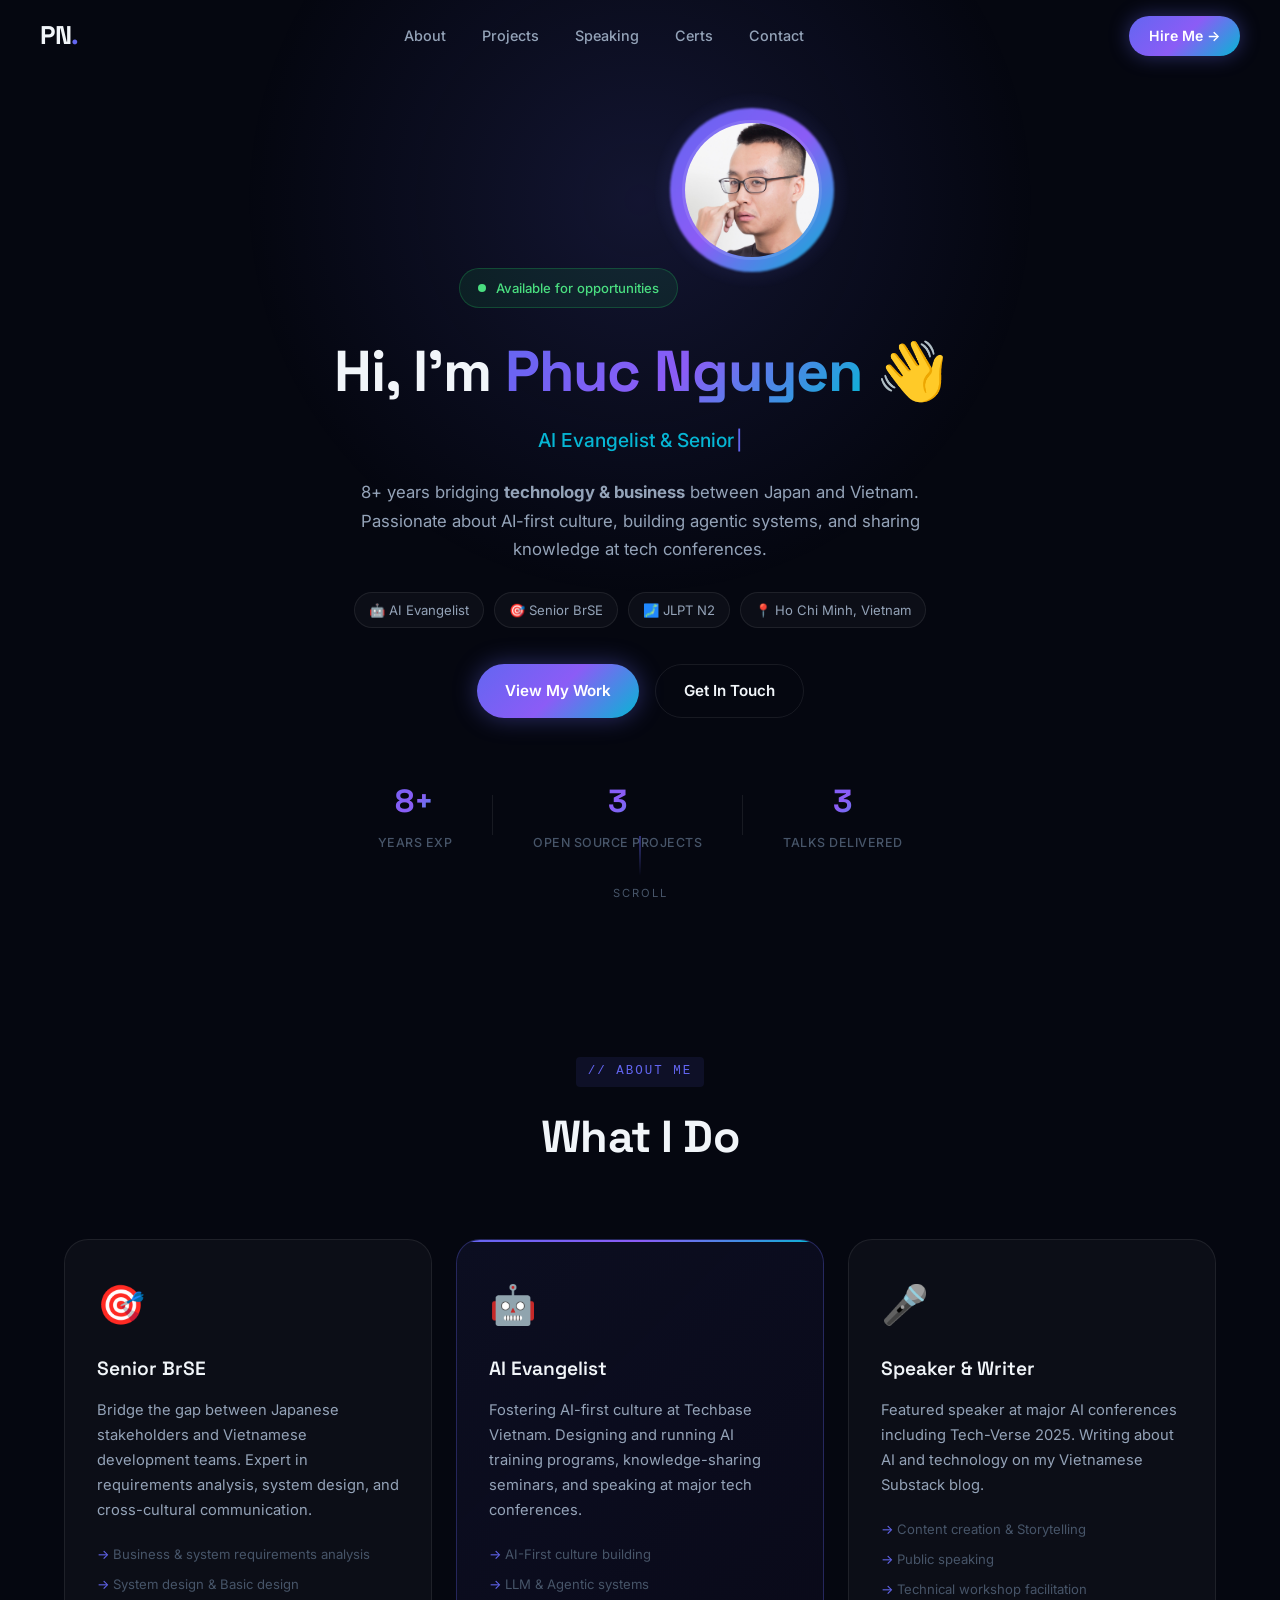
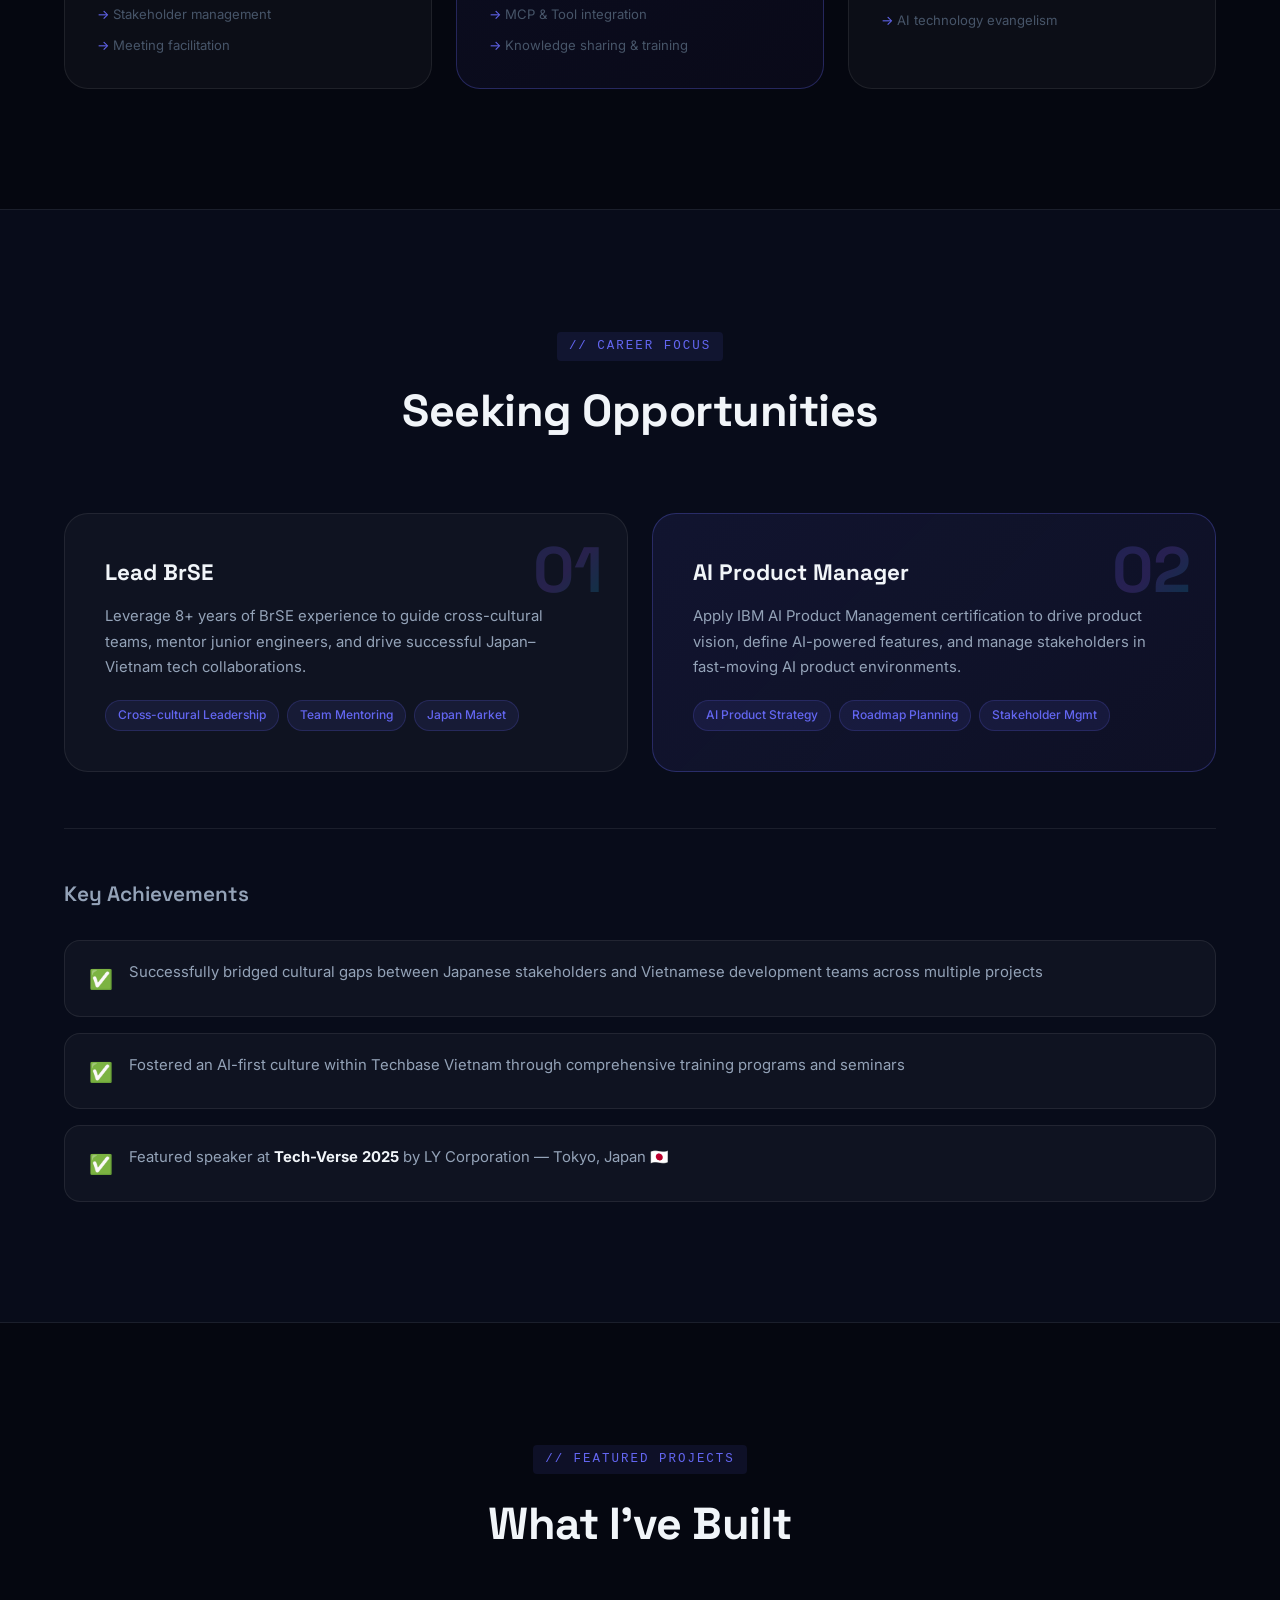
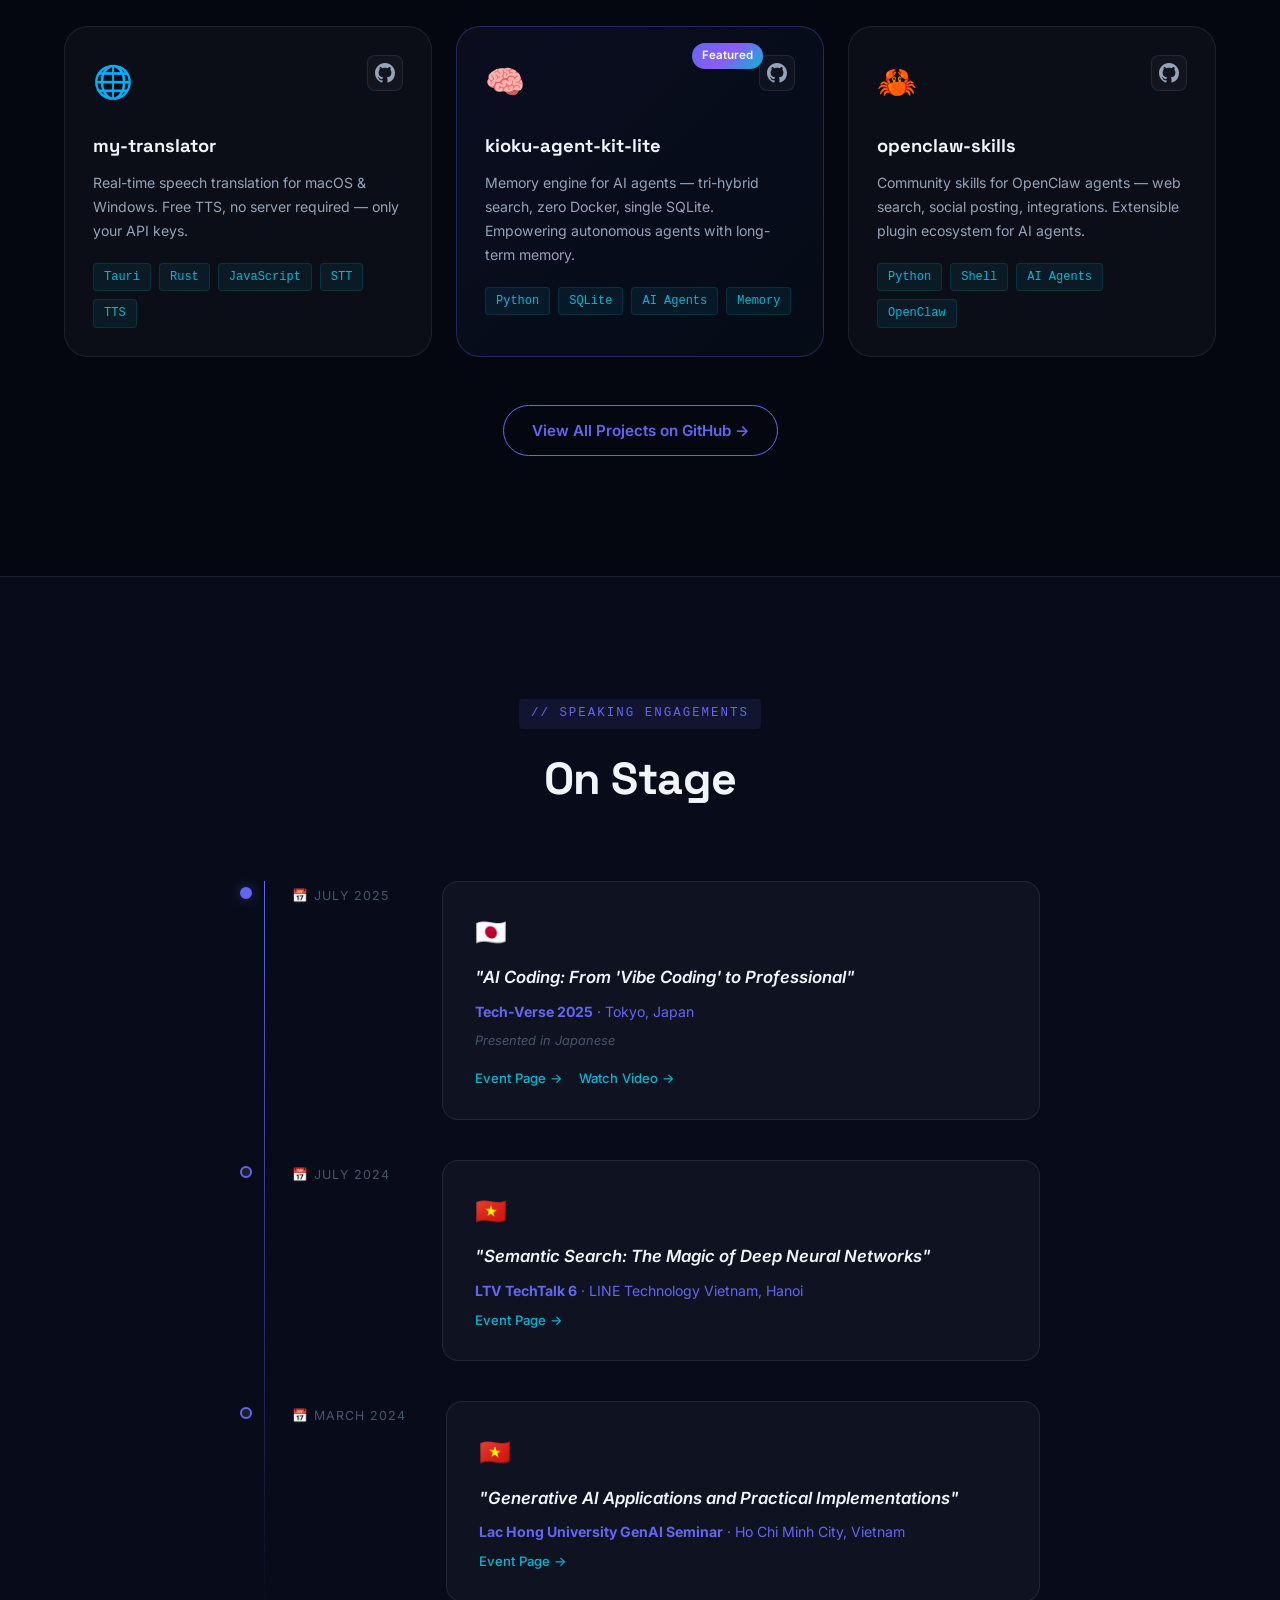
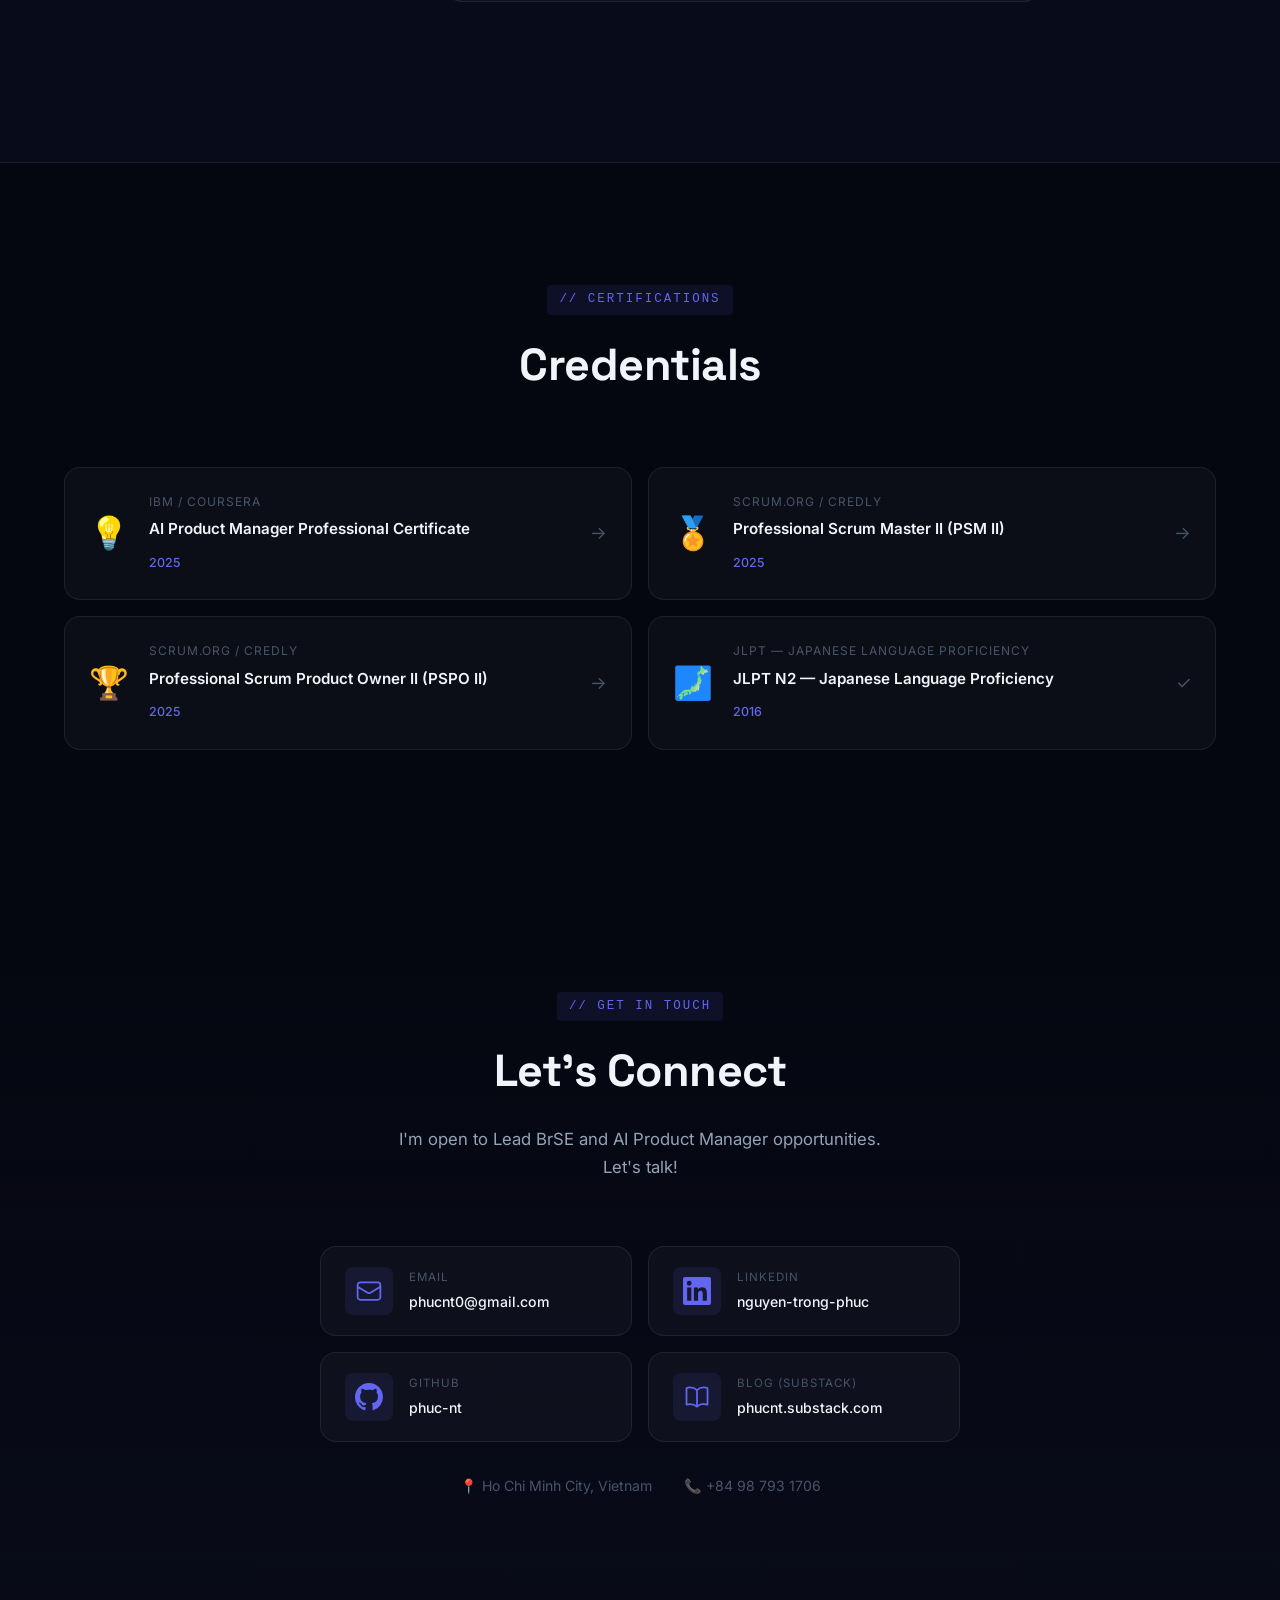
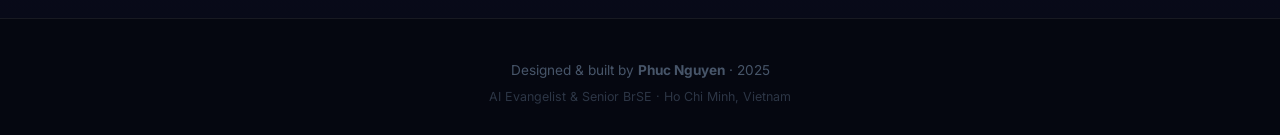
==== index.html @ 5e9e261a "🚀 Initial portfolio - Phuc Nguyen" ====
<!DOCTYPE html>
<html lang="en">
<head>
  <meta charset="UTF-8" />
  <meta name="viewport" content="width=device-width, initial-scale=1.0" />
  <title>Phuc Nguyen — AI Evangelist & Senior BrSE</title>
  <meta name="description" content="Portfolio of Phuc Nguyen — AI Evangelist & Senior BrSE with 8+ years of experience. Based in Ho Chi Minh, Vietnam." />
  <link rel="preconnect" href="https://fonts.googleapis.com" />
  <link rel="preconnect" href="https://fonts.gstatic.com" crossorigin />
  <link href="https://fonts.googleapis.com/css2?family=Inter:wght@300;400;500;600;700;800;900&family=Space+Grotesk:wght@400;500;600;700&display=swap" rel="stylesheet" />
  <link rel="stylesheet" href="style.css" />
</head>
<body>
  <!-- Animated background particles -->
  <div class="bg-particles" id="particles"></div>

  <!-- Navigation -->
  <nav class="navbar" id="navbar">
    <div class="nav-container">
      <a href="#home" class="nav-logo">PN<span class="dot">.</span></a>
      <ul class="nav-links">
        <li><a href="#about" class="nav-link">About</a></li>
        <li><a href="#projects" class="nav-link">Projects</a></li>
        <li><a href="#speaking" class="nav-link">Speaking</a></li>
        <li><a href="#certifications" class="nav-link">Certs</a></li>
        <li><a href="#contact" class="nav-link">Contact</a></li>
      </ul>
      <a href="mailto:phucnt0@gmail.com" class="nav-cta">Hire Me →</a>
    </div>
  </nav>

  <!-- Hero Section -->
  <section class="hero" id="home">
    <div class="hero-content">
      <div class="hero-badge">
        <span class="badge-dot"></span>
        Available for opportunities
      </div>
      <div class="hero-avatar-wrapper">
        <div class="avatar-ring"></div>
        <img src="IMG_3366.JPG" alt="Phuc Nguyen" class="hero-avatar" id="heroAvatar" />
        <div class="avatar-glow"></div>
      </div>
      <h1 class="hero-title">
        Hi, I'm <span class="gradient-text">Phuc Nguyen</span> 👋
      </h1>
      <p class="hero-subtitle">
        <span class="typing-text" id="typingText"></span>
      </p>
      <p class="hero-desc">
        8+ years bridging <strong>technology & business</strong> between Japan and Vietnam.
        Passionate about AI-first culture, building agentic systems, and sharing knowledge
        at tech conferences.
      </p>
      <div class="hero-tags">
        <span class="tag">🤖 AI Evangelist</span>
        <span class="tag">🎯 Senior BrSE</span>
        <span class="tag">🗾 JLPT N2</span>
        <span class="tag">📍 Ho Chi Minh, Vietnam</span>
      </div>
      <div class="hero-actions">
        <a href="#projects" class="btn btn-primary">View My Work</a>
        <a href="#contact" class="btn btn-ghost">Get In Touch</a>
      </div>
      <div class="hero-stats">
        <div class="stat">
          <span class="stat-number">8+</span>
          <span class="stat-label">Years Exp</span>
        </div>
        <div class="stat-divider"></div>
        <div class="stat">
          <span class="stat-number">3</span>
          <span class="stat-label">Open Source Projects</span>
        </div>
        <div class="stat-divider"></div>
        <div class="stat">
          <span class="stat-number">3</span>
          <span class="stat-label">Talks Delivered</span>
        </div>
      </div>
    </div>
    <div class="hero-scroll-indicator">
      <div class="scroll-line"></div>
      <span>scroll</span>
    </div>
  </section>

  <!-- About Section -->
  <section class="section" id="about">
    <div class="container">
      <div class="section-header">
        <span class="section-tag">// about me</span>
        <h2 class="section-title">What I Do</h2>
      </div>
      <div class="about-grid">
        <div class="about-card" id="about-brise">
          <div class="card-icon">🎯</div>
          <h3>Senior BrSE</h3>
          <p>Bridge the gap between Japanese stakeholders and Vietnamese development teams. Expert in requirements analysis, system design, and cross-cultural communication.</p>
          <ul class="skill-list">
            <li>Business & system requirements analysis</li>
            <li>System design & Basic design</li>
            <li>Stakeholder management</li>
            <li>Meeting facilitation</li>
          </ul>
        </div>
        <div class="about-card featured" id="about-ai">
          <div class="card-icon">🤖</div>
          <h3>AI Evangelist</h3>
          <p>Fostering AI-first culture at Techbase Vietnam. Designing and running AI training programs, knowledge-sharing seminars, and speaking at major tech conferences.</p>
          <ul class="skill-list">
            <li>AI-First culture building</li>
            <li>LLM & Agentic systems</li>
            <li>MCP & Tool integration</li>
            <li>Knowledge sharing & training</li>
          </ul>
        </div>
        <div class="about-card" id="about-speaker">
          <div class="card-icon">🎤</div>
          <h3>Speaker & Writer</h3>
          <p>Featured speaker at major AI conferences including Tech-Verse 2025. Writing about AI and technology on my Vietnamese Substack blog.</p>
          <ul class="skill-list">
            <li>Content creation & Storytelling</li>
            <li>Public speaking</li>
            <li>Technical workshop facilitation</li>
            <li>AI technology evangelism</li>
          </ul>
        </div>
      </div>
    </div>
  </section>

  <!-- Career Section -->
  <section class="section section-dark" id="career">
    <div class="container">
      <div class="section-header">
        <span class="section-tag">// career focus</span>
        <h2 class="section-title">Seeking Opportunities</h2>
      </div>
      <div class="career-grid">
        <div class="career-card" id="career-lead">
          <div class="career-number">01</div>
          <h3>Lead BrSE</h3>
          <p>Leverage 8+ years of BrSE experience to guide cross-cultural teams, mentor junior engineers, and drive successful Japan–Vietnam tech collaborations.</p>
          <div class="career-tags">
            <span>Cross-cultural Leadership</span>
            <span>Team Mentoring</span>
            <span>Japan Market</span>
          </div>
        </div>
        <div class="career-card highlight" id="career-aipm">
          <div class="career-number">02</div>
          <h3>AI Product Manager</h3>
          <p>Apply IBM AI Product Management certification to drive product vision, define AI-powered features, and manage stakeholders in fast-moving AI product environments.</p>
          <div class="career-tags">
            <span>AI Product Strategy</span>
            <span>Roadmap Planning</span>
            <span>Stakeholder Mgmt</span>
          </div>
        </div>
      </div>
      <div class="achievements">
        <h3 class="achievements-title">Key Achievements</h3>
        <div class="achievement-list">
          <div class="achievement-item" id="ach-1">
            <span class="ach-icon">✅</span>
            <p>Successfully bridged cultural gaps between Japanese stakeholders and Vietnamese development teams across multiple projects</p>
          </div>
          <div class="achievement-item" id="ach-2">
            <span class="ach-icon">✅</span>
            <p>Fostered an AI-first culture within Techbase Vietnam through comprehensive training programs and seminars</p>
          </div>
          <div class="achievement-item" id="ach-3">
            <span class="ach-icon">✅</span>
            <p>Featured speaker at <strong>Tech-Verse 2025</strong> by LY Corporation — Tokyo, Japan 🇯🇵</p>
          </div>
        </div>
      </div>
    </div>
  </section>

  <!-- Projects Section -->
  <section class="section" id="projects">
    <div class="container">
      <div class="section-header">
        <span class="section-tag">// featured projects</span>
        <h2 class="section-title">What I've Built</h2>
      </div>
      <div class="projects-grid">
        <div class="project-card" id="proj-translator">
          <div class="project-header">
            <div class="project-icon">🌐</div>
            <div class="project-links">
              <a href="https://github.com/phuc-nt/my-translator" target="_blank" class="project-link" title="GitHub">
                <svg xmlns="http://www.w3.org/2000/svg" width="20" height="20" fill="currentColor" viewBox="0 0 24 24"><path d="M12 0C5.37 0 0 5.37 0 12c0 5.31 3.435 9.795 8.205 11.385.6.105.825-.255.825-.57 0-.285-.015-1.23-.015-2.235-3.015.555-3.795-.735-4.035-1.41-.135-.345-.72-1.41-1.23-1.695-.42-.225-1.02-.78-.015-.795.945-.015 1.62.87 1.845 1.23 1.08 1.815 2.805 1.305 3.495.99.105-.78.42-1.305.765-1.605-2.67-.3-5.46-1.335-5.46-5.925 0-1.305.465-2.385 1.23-3.225-.12-.3-.54-1.53.12-3.18 0 0 1.005-.315 3.3 1.23.96-.27 1.98-.405 3-.405s2.04.135 3 .405c2.295-1.56 3.3-1.23 3.3-1.23.66 1.65.24 2.88.12 3.18.765.84 1.23 1.905 1.23 3.225 0 4.605-2.805 5.625-5.475 5.925.435.375.81 1.095.81 2.22 0 1.605-.015 2.895-.015 3.3 0 .315.225.69.825.57A12.02 12.02 0 0 0 24 12c0-6.63-5.37-12-12-12z"/></svg>
              </a>
            </div>
          </div>
          <h3 class="project-title">my-translator</h3>
          <p class="project-desc">Real-time speech translation for macOS & Windows. Free TTS, no server required — only your API keys.</p>
          <div class="project-tech">
            <span class="tech-badge">Tauri</span>
            <span class="tech-badge">Rust</span>
            <span class="tech-badge">JavaScript</span>
            <span class="tech-badge">STT</span>
            <span class="tech-badge">TTS</span>
          </div>
        </div>

        <div class="project-card featured" id="proj-kioku">
          <div class="project-header">
            <div class="project-icon">🧠</div>
            <div class="project-links">
              <a href="https://github.com/phuc-nt/kioku-agent-kit-lite" target="_blank" class="project-link" title="GitHub">
                <svg xmlns="http://www.w3.org/2000/svg" width="20" height="20" fill="currentColor" viewBox="0 0 24 24"><path d="M12 0C5.37 0 0 5.37 0 12c0 5.31 3.435 9.795 8.205 11.385.6.105.825-.255.825-.57 0-.285-.015-1.23-.015-2.235-3.015.555-3.795-.735-4.035-1.41-.135-.345-.72-1.41-1.23-1.695-.42-.225-1.02-.78-.015-.795.945-.015 1.62.87 1.845 1.23 1.08 1.815 2.805 1.305 3.495.99.105-.78.42-1.305.765-1.605-2.67-.3-5.46-1.335-5.46-5.925 0-1.305.465-2.385 1.23-3.225-.12-.3-.54-1.53.12-3.18 0 0 1.005-.315 3.3 1.23.96-.27 1.98-.405 3-.405s2.04.135 3 .405c2.295-1.56 3.3-1.23 3.3-1.23.66 1.65.24 2.88.12 3.18.765.84 1.23 1.905 1.23 3.225 0 4.605-2.805 5.625-5.475 5.925.435.375.81 1.095.81 2.22 0 1.605-.015 2.895-.015 3.3 0 .315.225.69.825.57A12.02 12.02 0 0 0 24 12c0-6.63-5.37-12-12-12z"/></svg>
              </a>
            </div>
          </div>
          <div class="featured-badge">Featured</div>
          <h3 class="project-title">kioku-agent-kit-lite</h3>
          <p class="project-desc">Memory engine for AI agents — tri-hybrid search, zero Docker, single SQLite. Empowering autonomous agents with long-term memory.</p>
          <div class="project-tech">
            <span class="tech-badge">Python</span>
            <span class="tech-badge">SQLite</span>
            <span class="tech-badge">AI Agents</span>
            <span class="tech-badge">Memory</span>
          </div>
        </div>

        <div class="project-card" id="proj-openclaw">
          <div class="project-header">
            <div class="project-icon">🦀</div>
            <div class="project-links">
              <a href="https://github.com/phuc-nt/openclaw-skills" target="_blank" class="project-link" title="GitHub">
                <svg xmlns="http://www.w3.org/2000/svg" width="20" height="20" fill="currentColor" viewBox="0 0 24 24"><path d="M12 0C5.37 0 0 5.37 0 12c0 5.31 3.435 9.795 8.205 11.385.6.105.825-.255.825-.57 0-.285-.015-1.23-.015-2.235-3.015.555-3.795-.735-4.035-1.41-.135-.345-.72-1.41-1.23-1.695-.42-.225-1.02-.78-.015-.795.945-.015 1.62.87 1.845 1.23 1.08 1.815 2.805 1.305 3.495.99.105-.78.42-1.305.765-1.605-2.67-.3-5.46-1.335-5.46-5.925 0-1.305.465-2.385 1.23-3.225-.12-.3-.54-1.53.12-3.18 0 0 1.005-.315 3.3 1.23.96-.27 1.98-.405 3-.405s2.04.135 3 .405c2.295-1.56 3.3-1.23 3.3-1.23.66 1.65.24 2.88.12 3.18.765.84 1.23 1.905 1.23 3.225 0 4.605-2.805 5.625-5.475 5.925.435.375.81 1.095.81 2.22 0 1.605-.015 2.895-.015 3.3 0 .315.225.69.825.57A12.02 12.02 0 0 0 24 12c0-6.63-5.37-12-12-12z"/></svg>
              </a>
            </div>
          </div>
          <h3 class="project-title">openclaw-skills</h3>
          <p class="project-desc">Community skills for OpenClaw agents — web search, social posting, integrations. Extensible plugin ecosystem for AI agents.</p>
          <div class="project-tech">
            <span class="tech-badge">Python</span>
            <span class="tech-badge">Shell</span>
            <span class="tech-badge">AI Agents</span>
            <span class="tech-badge">OpenClaw</span>
          </div>
        </div>
      </div>
      <div class="projects-cta">
        <a href="https://github.com/phuc-nt" target="_blank" class="btn btn-outline">View All Projects on GitHub →</a>
      </div>
    </div>
  </section>

  <!-- Speaking Engagements -->
  <section class="section section-dark" id="speaking">
    <div class="container">
      <div class="section-header">
        <span class="section-tag">// speaking engagements</span>
        <h2 class="section-title">On Stage</h2>
      </div>
      <div class="timeline">
        <div class="timeline-item" id="talk-techverse">
          <div class="timeline-dot featured-dot"></div>
          <div class="timeline-date">📅 July 2025</div>
          <div class="timeline-card">
            <div class="talk-flag">🇯🇵</div>
            <h3>"AI Coding: From 'Vibe Coding' to Professional"</h3>
            <p class="talk-event"><strong>Tech-Verse 2025</strong> · Tokyo, Japan</p>
            <p class="talk-note"><em>Presented in Japanese</em></p>
            <div class="talk-links">
              <a href="https://tech-verse.lycorp.co.jp/2025/en/session/1005/" target="_blank" class="talk-link">Event Page →</a>
              <a href="https://www.youtube.com/watch?v=w2i4lKj3Xag" target="_blank" class="talk-link">Watch Video →</a>
            </div>
          </div>
        </div>
        <div class="timeline-item" id="talk-ltv">
          <div class="timeline-dot"></div>
          <div class="timeline-date">📅 July 2024</div>
          <div class="timeline-card">
            <div class="talk-flag">🇻🇳</div>
            <h3>"Semantic Search: The Magic of Deep Neural Networks"</h3>
            <p class="talk-event"><strong>LTV TechTalk 6</strong> · LINE Technology Vietnam, Hanoi</p>
            <div class="talk-links">
              <a href="https://techblog.lycorp.co.jp/vi/su-kien-techtalk-6-diem-den-cua-cac-ky-su-dam-me-big-data-va-ai" target="_blank" class="talk-link">Event Page →</a>
            </div>
          </div>
        </div>
        <div class="timeline-item" id="talk-lachhong">
          <div class="timeline-dot"></div>
          <div class="timeline-date">📅 March 2024</div>
          <div class="timeline-card">
            <div class="talk-flag">🇻🇳</div>
            <h3>"Generative AI Applications and Practical Implementations"</h3>
            <p class="talk-event"><strong>Lac Hong University GenAI Seminar</strong> · Ho Chi Minh City, Vietnam</p>
            <div class="talk-links">
              <a href="https://www.facebook.com/cnttlhu/posts/pfbid02BUsH9zeyHruyJVXetL8JwcJgLQJDd1CG9eSMaTdC2pLu8BouFQoVHfuQuSF2C9Ul" target="_blank" class="talk-link">Event Page →</a>
            </div>
          </div>
        </div>
      </div>
    </div>
  </section>

  <!-- Certifications -->
  <section class="section" id="certifications">
    <div class="container">
      <div class="section-header">
        <span class="section-tag">// certifications</span>
        <h2 class="section-title">Credentials</h2>
      </div>
      <div class="certs-grid">
        <a href="https://www.coursera.org/account/accomplishments/professional-cert/W0M9IK1808RS" target="_blank" class="cert-card" id="cert-ibm">
          <div class="cert-logo">💡</div>
          <div class="cert-info">
            <span class="cert-org">IBM / Coursera</span>
            <h3 class="cert-name">AI Product Manager Professional Certificate</h3>
            <span class="cert-year">2025</span>
          </div>
          <div class="cert-arrow">→</div>
        </a>
        <a href="https://www.credly.com/badges/ffdaf2a7-213b-47bd-b64b-3247fbbf446e" target="_blank" class="cert-card" id="cert-psm">
          <div class="cert-logo">🏅</div>
          <div class="cert-info">
            <span class="cert-org">Scrum.org / Credly</span>
            <h3 class="cert-name">Professional Scrum Master II (PSM II)</h3>
            <span class="cert-year">2025</span>
          </div>
          <div class="cert-arrow">→</div>
        </a>
        <a href="https://www.credly.com/earner/earned/badge/ad94b99b-79ce-4842-90f7-c05846df596a" target="_blank" class="cert-card" id="cert-pspo">
          <div class="cert-logo">🏆</div>
          <div class="cert-info">
            <span class="cert-org">Scrum.org / Credly</span>
            <h3 class="cert-name">Professional Scrum Product Owner II (PSPO II)</h3>
            <span class="cert-year">2025</span>
          </div>
          <div class="cert-arrow">→</div>
        </a>
        <div class="cert-card" id="cert-jlpt">
          <div class="cert-logo">🗾</div>
          <div class="cert-info">
            <span class="cert-org">JLPT — Japanese Language Proficiency</span>
            <h3 class="cert-name">JLPT N2 — Japanese Language Proficiency</h3>
            <span class="cert-year">2016</span>
          </div>
          <div class="cert-arrow">✓</div>
        </div>
      </div>
    </div>
  </section>

  <!-- Contact -->
  <section class="section section-contact" id="contact">
    <div class="container">
      <div class="section-header">
        <span class="section-tag">// get in touch</span>
        <h2 class="section-title">Let's Connect</h2>
        <p class="section-desc">I'm open to Lead BrSE and AI Product Manager opportunities. Let's talk!</p>
      </div>
      <div class="contact-grid">
        <a href="mailto:phucnt0@gmail.com" class="contact-card" id="contact-email">
          <div class="contact-icon">
            <svg xmlns="http://www.w3.org/2000/svg" width="28" height="28" fill="none" viewBox="0 0 24 24" stroke-width="1.5" stroke="currentColor"><path stroke-linecap="round" stroke-linejoin="round" d="M21.75 6.75v10.5a2.25 2.25 0 0 1-2.25 2.25h-15a2.25 2.25 0 0 1-2.25-2.25V6.75m19.5 0A2.25 2.25 0 0 0 19.5 4.5h-15a2.25 2.25 0 0 0-2.25 2.25m19.5 0v.243a2.25 2.25 0 0 1-1.07 1.916l-7.5 4.615a2.25 2.25 0 0 1-2.36 0L3.32 8.91a2.25 2.25 0 0 1-1.07-1.916V6.75" /></svg>
          </div>
          <div>
            <span class="contact-label">Email</span>
            <span class="contact-value">phucnt0@gmail.com</span>
          </div>
        </a>
        <a href="https://www.linkedin.com/in/nguyen-trong-phuc/" target="_blank" class="contact-card" id="contact-linkedin">
          <div class="contact-icon">
            <svg xmlns="http://www.w3.org/2000/svg" width="28" height="28" fill="currentColor" viewBox="0 0 24 24"><path d="M20.447 20.452h-3.554v-5.569c0-1.328-.027-3.037-1.852-3.037-1.853 0-2.136 1.445-2.136 2.939v5.667H9.351V9h3.414v1.561h.046c.477-.9 1.637-1.85 3.37-1.85 3.601 0 4.267 2.37 4.267 5.455v6.286zM5.337 7.433a2.062 2.062 0 0 1-2.063-2.065 2.064 2.064 0 1 1 2.063 2.065zm1.782 13.019H3.555V9h3.564v11.452zM22.225 0H1.771C.792 0 0 .774 0 1.729v20.542C0 23.227.792 24 1.771 24h20.451C23.2 24 24 23.227 24 22.271V1.729C24 .774 23.2 0 22.222 0h.003z"/></svg>
          </div>
          <div>
            <span class="contact-label">LinkedIn</span>
            <span class="contact-value">nguyen-trong-phuc</span>
          </div>
        </a>
        <a href="https://github.com/phuc-nt" target="_blank" class="contact-card" id="contact-github">
          <div class="contact-icon">
            <svg xmlns="http://www.w3.org/2000/svg" width="28" height="28" fill="currentColor" viewBox="0 0 24 24"><path d="M12 0C5.37 0 0 5.37 0 12c0 5.31 3.435 9.795 8.205 11.385.6.105.825-.255.825-.57 0-.285-.015-1.23-.015-2.235-3.015.555-3.795-.735-4.035-1.41-.135-.345-.72-1.41-1.23-1.695-.42-.225-1.02-.78-.015-.795.945-.015 1.62.87 1.845 1.23 1.08 1.815 2.805 1.305 3.495.99.105-.78.42-1.305.765-1.605-2.67-.3-5.46-1.335-5.46-5.925 0-1.305.465-2.385 1.23-3.225-.12-.3-.54-1.53.12-3.18 0 0 1.005-.315 3.3 1.23.96-.27 1.98-.405 3-.405s2.04.135 3 .405c2.295-1.56 3.3-1.23 3.3-1.23.66 1.65.24 2.88.12 3.18.765.84 1.23 1.905 1.23 3.225 0 4.605-2.805 5.625-5.475 5.925.435.375.81 1.095.81 2.22 0 1.605-.015 2.895-.015 3.3 0 .315.225.69.825.57A12.02 12.02 0 0 0 24 12c0-6.63-5.37-12-12-12z"/></svg>
          </div>
          <div>
            <span class="contact-label">GitHub</span>
            <span class="contact-value">phuc-nt</span>
          </div>
        </a>
        <a href="https://phucnt.substack.com/" target="_blank" class="contact-card" id="contact-blog">
          <div class="contact-icon">
            <svg xmlns="http://www.w3.org/2000/svg" width="28" height="28" fill="none" viewBox="0 0 24 24" stroke-width="1.5" stroke="currentColor"><path stroke-linecap="round" stroke-linejoin="round" d="M12 6.042A8.967 8.967 0 0 0 6 3.75c-1.052 0-2.062.18-3 .512v14.25A8.987 8.987 0 0 1 6 18c2.305 0 4.408.867 6 2.292m0-14.25a8.966 8.966 0 0 1 6-2.292c1.052 0 2.062.18 3 .512v14.25A8.987 8.987 0 0 0 18 18a8.967 8.967 0 0 0-6 2.292m0-14.25v14.25" /></svg>
          </div>
          <div>
            <span class="contact-label">Blog (Substack)</span>
            <span class="contact-value">phucnt.substack.com</span>
          </div>
        </a>
      </div>
      <div class="contact-location">
        <span>📍 Ho Chi Minh City, Vietnam</span>
        <span>📞 +84 98 793 1706</span>
      </div>
    </div>
  </section>

  <!-- Footer -->
  <footer class="footer">
    <div class="container">
      <p>Designed & built by <strong>Phuc Nguyen</strong> · 2025</p>
      <p class="footer-sub">AI Evangelist & Senior BrSE · Ho Chi Minh, Vietnam</p>
    </div>
  </footer>

  <script src="script.js"></script>
</body>
</html>
---- style.css ----
/* ===================================
   DESIGN TOKENS
   =================================== */
:root {
  /* Colors */
  --bg-primary: #050710;
  --bg-secondary: #080c1a;
  --bg-card: rgba(255, 255, 255, 0.03);
  --bg-card-hover: rgba(255, 255, 255, 0.06);

  --accent-primary: #6366f1;
  --accent-secondary: #8b5cf6;
  --accent-tertiary: #06b6d4;
  --accent-glow: rgba(99, 102, 241, 0.4);

  --text-primary: #f1f5f9;
  --text-secondary: #94a3b8;
  --text-muted: #475569;

  --border: rgba(255, 255, 255, 0.08);
  --border-hover: rgba(99, 102, 241, 0.4);

  --gradient-hero: linear-gradient(135deg, #6366f1 0%, #8b5cf6 50%, #06b6d4 100%);
  --gradient-card: linear-gradient(135deg, rgba(99, 102, 241, 0.1) 0%, rgba(139, 92, 246, 0.05) 100%);

  /* Typography */
  --font-sans: 'Inter', sans-serif;
  --font-display: 'Space Grotesk', sans-serif;

  /* Spacing */
  --section-gap: 120px;
  --container-max: 1200px;

  /* Radius */
  --radius-sm: 8px;
  --radius-md: 16px;
  --radius-lg: 24px;
  --radius-xl: 32px;

  /* Shadows */
  --shadow-card: 0 4px 24px rgba(0,0,0,0.3);
  --shadow-glow: 0 0 40px rgba(99, 102, 241, 0.2);
  --shadow-strong: 0 20px 60px rgba(0,0,0,0.5);
}

/* ===================================
   RESET & BASE
   =================================== */
*, *::before, *::after {
  box-sizing: border-box;
  margin: 0;
  padding: 0;
}

html {
  scroll-behavior: smooth;
  font-size: 16px;
  -webkit-font-smoothing: antialiased;
}

body {
  font-family: var(--font-sans);
  background-color: var(--bg-primary);
  color: var(--text-primary);
  line-height: 1.7;
  overflow-x: hidden;
}

a {
  text-decoration: none;
  color: inherit;
}

img {
  max-width: 100%;
  display: block;
}

/* ===================================
   BACKGROUND PARTICLES
   =================================== */
.bg-particles {
  position: fixed;
  top: 0; left: 0;
  width: 100%; height: 100%;
  pointer-events: none;
  z-index: 0;
  overflow: hidden;
}

.particle {
  position: absolute;
  border-radius: 50%;
  animation: floatParticle linear infinite;
  opacity: 0;
}

@keyframes floatParticle {
  0% { transform: translateY(100vh) scale(0); opacity: 0; }
  10% { opacity: 0.6; }
  90% { opacity: 0.2; }
  100% { transform: translateY(-100px) scale(1); opacity: 0; }
}

/* ===================================
   NAVIGATION
   =================================== */
.navbar {
  position: fixed;
  top: 0; left: 0; right: 0;
  z-index: 1000;
  padding: 0 24px;
  transition: all 0.3s ease;
}

.navbar.scrolled {
  background: rgba(5, 7, 16, 0.85);
  backdrop-filter: blur(20px);
  border-bottom: 1px solid var(--border);
  box-shadow: 0 4px 30px rgba(0,0,0,0.3);
}

.nav-container {
  max-width: var(--container-max);
  margin: 0 auto;
  display: flex;
  align-items: center;
  justify-content: space-between;
  height: 72px;
}

.nav-logo {
  font-family: var(--font-display);
  font-size: 1.6rem;
  font-weight: 700;
  color: var(--text-primary);
  letter-spacing: -0.5px;
}

.nav-logo .dot {
  color: var(--accent-primary);
}

.nav-links {
  display: flex;
  list-style: none;
  gap: 8px;
}

.nav-link {
  padding: 6px 14px;
  border-radius: 8px;
  color: var(--text-secondary);
  font-size: 0.9rem;
  font-weight: 500;
  transition: all 0.2s ease;
}

.nav-link:hover {
  color: var(--text-primary);
  background: var(--bg-card-hover);
}

.nav-cta {
  padding: 8px 20px;
  background: var(--gradient-hero);
  border-radius: 100px;
  font-size: 0.88rem;
  font-weight: 600;
  color: white;
  transition: all 0.3s ease;
  box-shadow: 0 0 20px var(--accent-glow);
}

.nav-cta:hover {
  transform: translateY(-2px);
  box-shadow: 0 0 30px var(--accent-glow);
}

/* ===================================
   HERO SECTION
   =================================== */
.hero {
  position: relative;
  min-height: 100vh;
  display: flex;
  align-items: center;
  justify-content: center;
  text-align: center;
  padding: 120px 24px 80px;
  z-index: 1;
}

.hero::before {
  content: '';
  position: absolute;
  top: -200px; left: 50%;
  transform: translateX(-50%);
  width: 800px; height: 800px;
  background: radial-gradient(ellipse, rgba(99, 102, 241, 0.15) 0%, transparent 70%);
  pointer-events: none;
}

.hero-content {
  position: relative;
  max-width: 760px;
  margin: 0 auto;
}

.hero-badge {
  display: inline-flex;
  align-items: center;
  gap: 10px;
  padding: 8px 18px;
  background: rgba(34, 197, 94, 0.1);
  border: 1px solid rgba(34, 197, 94, 0.25);
  border-radius: 100px;
  font-size: 0.82rem;
  font-weight: 500;
  color: #4ade80;
  margin-bottom: 32px;
  animation: fadeInDown 0.6s ease both;
}

.badge-dot {
  width: 8px; height: 8px;
  background: #4ade80;
  border-radius: 50%;
  animation: pulse 2s ease infinite;
}

@keyframes pulse {
  0%, 100% { box-shadow: 0 0 0 0 rgba(74, 222, 128, 0.4); }
  50% { box-shadow: 0 0 0 8px rgba(74, 222, 128, 0); }
}

/* Avatar */
.hero-avatar-wrapper {
  position: relative;
  display: inline-block;
  margin-bottom: 32px;
  animation: fadeInDown 0.6s ease 0.1s both;
}

.hero-avatar {
  width: 140px; height: 140px;
  border-radius: 50%;
  object-fit: cover;
  position: relative;
  z-index: 2;
  border: 3px solid rgba(255,255,255,0.1);
}

.avatar-ring {
  position: absolute;
  top: 50%; left: 50%;
  transform: translate(-50%, -50%);
  width: 164px; height: 164px;
  border-radius: 50%;
  background: var(--gradient-hero);
  z-index: 1;
  animation: spin 8s linear infinite;
  filter: blur(1px);
}

@keyframes spin {
  from { transform: translate(-50%, -50%) rotate(0deg); }
  to { transform: translate(-50%, -50%) rotate(360deg); }
}

.avatar-glow {
  position: absolute;
  top: 50%; left: 50%;
  transform: translate(-50%, -50%);
  width: 200px; height: 200px;
  background: radial-gradient(ellipse, var(--accent-glow), transparent 70%);
  border-radius: 50%;
  z-index: 0;
  animation: glowPulse 3s ease infinite;
}

@keyframes glowPulse {
  0%, 100% { opacity: 0.5; transform: translate(-50%, -50%) scale(1); }
  50% { opacity: 1; transform: translate(-50%, -50%) scale(1.1); }
}

.hero-title {
  font-family: var(--font-display);
  font-size: clamp(2.4rem, 5vw, 3.6rem);
  font-weight: 800;
  letter-spacing: -1px;
  line-height: 1.1;
  margin-bottom: 20px;
  animation: fadeInDown 0.6s ease 0.2s both;
}

.gradient-text {
  background: var(--gradient-hero);
  -webkit-background-clip: text;
  -webkit-text-fill-color: transparent;
  background-clip: text;
}

.hero-subtitle {
  font-size: 1.2rem;
  color: var(--accent-tertiary);
  font-weight: 500;
  margin-bottom: 20px;
  min-height: 1.8em;
  animation: fadeInDown 0.6s ease 0.3s both;
}

.typing-text::after {
  content: '|';
  animation: blink 1s ease infinite;
  margin-left: 2px;
  color: var(--accent-primary);
}

@keyframes blink {
  0%, 100% { opacity: 1; }
  50% { opacity: 0; }
}

.hero-desc {
  color: var(--text-secondary);
  font-size: 1.05rem;
  max-width: 580px;
  margin: 0 auto 28px;
  animation: fadeInDown 0.6s ease 0.4s both;
}

.hero-tags {
  display: flex;
  flex-wrap: wrap;
  gap: 10px;
  justify-content: center;
  margin-bottom: 36px;
  animation: fadeInDown 0.6s ease 0.5s both;
}

.tag {
  padding: 6px 14px;
  background: var(--bg-card);
  border: 1px solid var(--border);
  border-radius: 100px;
  font-size: 0.82rem;
  color: var(--text-secondary);
  transition: all 0.2s ease;
}

.tag:hover {
  border-color: var(--accent-primary);
  color: var(--text-primary);
}

.hero-actions {
  display: flex;
  gap: 16px;
  justify-content: center;
  margin-bottom: 56px;
  animation: fadeInDown 0.6s ease 0.6s both;
}

/* Buttons */
.btn {
  display: inline-flex;
  align-items: center;
  gap: 8px;
  padding: 13px 28px;
  border-radius: 100px;
  font-weight: 600;
  font-size: 0.95rem;
  transition: all 0.3s ease;
  cursor: pointer;
  border: none;
}

.btn-primary {
  background: var(--gradient-hero);
  color: white;
  box-shadow: 0 0 24px var(--accent-glow);
}

.btn-primary:hover {
  transform: translateY(-3px);
  box-shadow: 0 0 40px var(--accent-glow), 0 8px 24px rgba(0,0,0,0.3);
}

.btn-ghost {
  background: transparent;
  color: var(--text-primary);
  border: 1px solid var(--border);
}

.btn-ghost:hover {
  background: var(--bg-card-hover);
  border-color: var(--border-hover);
  transform: translateY(-3px);
}

.btn-outline {
  background: transparent;
  color: var(--accent-primary);
  border: 1px solid var(--accent-primary);
  padding: 12px 28px;
  border-radius: 100px;
  font-weight: 600;
  font-size: 0.95rem;
  transition: all 0.3s ease;
  display: inline-flex;
}

.btn-outline:hover {
  background: var(--accent-primary);
  color: white;
  transform: translateY(-3px);
  box-shadow: 0 0 24px var(--accent-glow);
}

/* Stats */
.hero-stats {
  display: flex;
  align-items: center;
  justify-content: center;
  gap: 40px;
  animation: fadeInDown 0.6s ease 0.7s both;
}

.stat {
  text-align: center;
}

.stat-number {
  display: block;
  font-family: var(--font-display);
  font-size: 2rem;
  font-weight: 700;
  background: var(--gradient-hero);
  -webkit-background-clip: text;
  -webkit-text-fill-color: transparent;
  background-clip: text;
}

.stat-label {
  font-size: 0.78rem;
  color: var(--text-muted);
  font-weight: 500;
  text-transform: uppercase;
  letter-spacing: 0.5px;
}

.stat-divider {
  width: 1px;
  height: 40px;
  background: var(--border);
}

/* Scroll indicator */
.hero-scroll-indicator {
  position: absolute;
  bottom: 32px;
  left: 50%;
  transform: translateX(-50%);
  display: flex;
  flex-direction: column;
  align-items: center;
  gap: 8px;
  color: var(--text-muted);
  font-size: 0.7rem;
  letter-spacing: 2px;
  text-transform: uppercase;
  animation: fadeIn 1s ease 1s both;
}

.scroll-line {
  width: 1px;
  height: 40px;
  background: linear-gradient(to bottom, var(--accent-primary), transparent);
  animation: scrollPulse 2s ease infinite;
}

@keyframes scrollPulse {
  0%, 100% { opacity: 1; }
  50% { opacity: 0.3; }
}

/* ===================================
   LAYOUT: SECTIONS & CONTAINER
   =================================== */
.container {
  max-width: var(--container-max);
  margin: 0 auto;
  padding: 0 24px;
}

.section {
  padding: var(--section-gap) 0;
  position: relative;
  z-index: 1;
}

.section-dark {
  background: var(--bg-secondary);
  border-top: 1px solid var(--border);
  border-bottom: 1px solid var(--border);
}

.section-header {
  text-align: center;
  margin-bottom: 64px;
}

.section-tag {
  display: inline-block;
  font-size: 0.78rem;
  font-family: monospace;
  color: var(--accent-primary);
  letter-spacing: 2px;
  text-transform: uppercase;
  margin-bottom: 12px;
  padding: 4px 12px;
  background: rgba(99, 102, 241, 0.1);
  border-radius: 4px;
}

.section-title {
  font-family: var(--font-display);
  font-size: clamp(1.8rem, 3.5vw, 2.8rem);
  font-weight: 700;
  letter-spacing: -0.5px;
  color: var(--text-primary);
  margin-bottom: 16px;
}

.section-desc {
  color: var(--text-secondary);
  font-size: 1.05rem;
  max-width: 500px;
  margin: 0 auto;
}

/* ===================================
   ABOUT SECTION
   =================================== */
.about-grid {
  display: grid;
  grid-template-columns: repeat(3, 1fr);
  gap: 24px;
}

.about-card {
  padding: 32px;
  background: var(--bg-card);
  border: 1px solid var(--border);
  border-radius: var(--radius-lg);
  transition: all 0.3s ease;
  position: relative;
  overflow: hidden;
}

.about-card::before {
  content: '';
  position: absolute;
  top: 0; left: 0; right: 0;
  height: 2px;
  background: var(--gradient-hero);
  opacity: 0;
  transition: opacity 0.3s ease;
}

.about-card:hover {
  background: var(--bg-card-hover);
  border-color: var(--border-hover);
  transform: translateY(-6px);
  box-shadow: var(--shadow-card), 0 0 30px rgba(99, 102, 241, 0.1);
}

.about-card:hover::before {
  opacity: 1;
}

.about-card.featured {
  background: linear-gradient(135deg, rgba(99, 102, 241, 0.08) 0%, rgba(139, 92, 246, 0.04) 100%);
  border-color: rgba(99, 102, 241, 0.3);
}

.about-card.featured::before {
  opacity: 1;
}

.card-icon {
  font-size: 2.4rem;
  margin-bottom: 16px;
}

.about-card h3 {
  font-family: var(--font-display);
  font-size: 1.2rem;
  font-weight: 600;
  margin-bottom: 12px;
  color: var(--text-primary);
}

.about-card p {
  color: var(--text-secondary);
  font-size: 0.92rem;
  line-height: 1.7;
  margin-bottom: 20px;
}

.skill-list {
  list-style: none;
  display: flex;
  flex-direction: column;
  gap: 8px;
}

.skill-list li {
  font-size: 0.82rem;
  color: var(--text-muted);
  padding-left: 16px;
  position: relative;
}

.skill-list li::before {
  content: '→';
  position: absolute;
  left: 0;
  color: var(--accent-primary);
}

/* ===================================
   CAREER SECTION
   =================================== */
.career-grid {
  display: grid;
  grid-template-columns: repeat(2, 1fr);
  gap: 24px;
  margin-bottom: 56px;
}

.career-card {
  padding: 40px;
  background: var(--bg-card);
  border: 1px solid var(--border);
  border-radius: var(--radius-lg);
  transition: all 0.3s ease;
  position: relative;
}

.career-card:hover {
  border-color: var(--border-hover);
  transform: translateY(-4px);
}

.career-card.highlight {
  background: var(--gradient-card);
  border-color: rgba(99, 102, 241, 0.3);
}

.career-number {
  font-family: var(--font-display);
  font-size: 4rem;
  font-weight: 800;
  background: var(--gradient-hero);
  -webkit-background-clip: text;
  -webkit-text-fill-color: transparent;
  background-clip: text;
  opacity: 0.2;
  position: absolute;
  top: 24px; right: 24px;
  line-height: 1;
}

.career-card h3 {
  font-family: var(--font-display);
  font-size: 1.4rem;
  font-weight: 700;
  margin-bottom: 12px;
}

.career-card p {
  color: var(--text-secondary);
  font-size: 0.93rem;
  line-height: 1.7;
  margin-bottom: 20px;
}

.career-tags {
  display: flex;
  flex-wrap: wrap;
  gap: 8px;
}

.career-tags span {
  padding: 4px 12px;
  background: rgba(99, 102, 241, 0.1);
  border: 1px solid rgba(99, 102, 241, 0.2);
  border-radius: 100px;
  font-size: 0.75rem;
  color: var(--accent-primary);
  font-weight: 500;
}

/* Achievements */
.achievements {
  border-top: 1px solid var(--border);
  padding-top: 48px;
}

.achievements-title {
  font-family: var(--font-display);
  font-size: 1.3rem;
  font-weight: 600;
  margin-bottom: 28px;
  color: var(--text-secondary);
}

.achievement-list {
  display: flex;
  flex-direction: column;
  gap: 16px;
}

.achievement-item {
  display: flex;
  align-items: flex-start;
  gap: 16px;
  padding: 20px 24px;
  background: var(--bg-card);
  border-radius: var(--radius-md);
  border: 1px solid var(--border);
  transition: all 0.2s ease;
}

.achievement-item:hover {
  border-color: rgba(34, 197, 94, 0.3);
  background: rgba(34, 197, 94, 0.03);
}

.ach-icon {
  font-size: 1.2rem;
  flex-shrink: 0;
  margin-top: 2px;
}

.achievement-item p {
  color: var(--text-secondary);
  font-size: 0.93rem;
  line-height: 1.6;
}

.achievement-item strong {
  color: var(--text-primary);
}

/* ===================================
   PROJECTS SECTION
   =================================== */
.projects-grid {
  display: grid;
  grid-template-columns: repeat(3, 1fr);
  gap: 24px;
  margin-bottom: 48px;
}

.project-card {
  padding: 28px;
  background: var(--bg-card);
  border: 1px solid var(--border);
  border-radius: var(--radius-lg);
  transition: all 0.35s ease;
  position: relative;
  overflow: hidden;
}

.project-card::after {
  content: '';
  position: absolute;
  inset: 0;
  background: var(--gradient-card);
  opacity: 0;
  transition: opacity 0.3s ease;
  border-radius: inherit;
  pointer-events: none;
}

.project-card:hover {
  border-color: var(--border-hover);
  transform: translateY(-8px);
  box-shadow: var(--shadow-card), 0 0 40px rgba(99, 102, 241, 0.12);
}

.project-card:hover::after {
  opacity: 1;
}

.project-card.featured {
  border-color: rgba(99, 102, 241, 0.3);
  background: linear-gradient(135deg, rgba(99, 102, 241, 0.07) 0%, rgba(6, 182, 212, 0.03) 100%);
}

.project-header {
  display: flex;
  align-items: flex-start;
  justify-content: space-between;
  margin-bottom: 20px;
}

.project-icon {
  font-size: 2rem;
}

.project-links {
  display: flex;
  gap: 8px;
  position: relative;
  z-index: 2;
}

.project-link {
  display: flex;
  align-items: center;
  justify-content: center;
  width: 36px; height: 36px;
  border-radius: 8px;
  background: var(--bg-card);
  color: var(--text-secondary);
  border: 1px solid var(--border);
  transition: all 0.2s ease;
}

.project-link:hover {
  color: var(--text-primary);
  border-color: var(--accent-primary);
  background: rgba(99, 102, 241, 0.1);
}

.featured-badge {
  position: absolute;
  top: 16px;
  right: 60px;
  padding: 3px 10px;
  background: var(--gradient-hero);
  border-radius: 100px;
  font-size: 0.72rem;
  font-weight: 600;
  color: white;
  z-index: 2;
}

.project-title {
  font-family: var(--font-display);
  font-size: 1.15rem;
  font-weight: 700;
  margin-bottom: 10px;
  position: relative;
  z-index: 2;
}

.project-desc {
  color: var(--text-secondary);
  font-size: 0.88rem;
  line-height: 1.7;
  margin-bottom: 20px;
  position: relative;
  z-index: 2;
}

.project-tech {
  display: flex;
  flex-wrap: wrap;
  gap: 8px;
  position: relative;
  z-index: 2;
}

.tech-badge {
  padding: 3px 10px;
  background: rgba(6, 182, 212, 0.08);
  border: 1px solid rgba(6, 182, 212, 0.15);
  border-radius: 4px;
  font-size: 0.75rem;
  color: var(--accent-tertiary);
  font-weight: 500;
  font-family: monospace;
}

.projects-cta {
  text-align: center;
}

/* ===================================
   SPEAKING / TIMELINE
   =================================== */
.timeline {
  position: relative;
  max-width: 800px;
  margin: 0 auto;
}

.timeline::before {
  content: '';
  position: absolute;
  left: 24px;
  top: 0; bottom: 0;
  width: 1px;
  background: linear-gradient(to bottom, var(--accent-primary), transparent);
}

.timeline-item {
  display: flex;
  gap: 40px;
  margin-bottom: 40px;
  position: relative;
  align-items: flex-start;
}

.timeline-dot {
  width: 12px; height: 12px;
  background: var(--border);
  border: 2px solid var(--accent-primary);
  border-radius: 50%;
  flex-shrink: 0;
  margin-top: 6px;
  position: relative;
  left: -24px + 6px;
  z-index: 2;
}

.timeline-dot.featured-dot {
  background: var(--accent-primary);
  box-shadow: 0 0 12px var(--accent-glow);
}

.timeline-date {
  font-size: 0.78rem;
  color: var(--text-muted);
  text-transform: uppercase;
  letter-spacing: 1px;
  min-width: 110px;
  padding-top: 4px;
}

.timeline-card {
  flex: 1;
  padding: 28px 32px;
  background: var(--bg-card);
  border: 1px solid var(--border);
  border-radius: var(--radius-md);
  transition: all 0.3s ease;
}

.timeline-card:hover {
  border-color: var(--border-hover);
  background: var(--bg-card-hover);
}

.talk-flag {
  font-size: 1.6rem;
  margin-bottom: 10px;
}

.timeline-card h3 {
  font-size: 1.05rem;
  font-weight: 600;
  margin-bottom: 8px;
  color: var(--text-primary);
  font-style: italic;
}

.talk-event {
  font-size: 0.88rem;
  color: var(--accent-primary);
  margin-bottom: 6px;
}

.talk-note {
  font-size: 0.8rem;
  color: var(--text-muted);
  margin-bottom: 16px;
}

.talk-links {
  display: flex;
  gap: 16px;
}

.talk-link {
  font-size: 0.82rem;
  color: var(--accent-tertiary);
  font-weight: 500;
  transition: all 0.2s ease;
  border-bottom: 1px solid transparent;
}

.talk-link:hover {
  border-color: var(--accent-tertiary);
}

/* ===================================
   CERTIFICATIONS
   =================================== */
.certs-grid {
  display: grid;
  grid-template-columns: repeat(2, 1fr);
  gap: 16px;
}

.cert-card {
  display: flex;
  align-items: center;
  gap: 20px;
  padding: 24px;
  background: var(--bg-card);
  border: 1px solid var(--border);
  border-radius: var(--radius-md);
  transition: all 0.3s ease;
  cursor: pointer;
  color: inherit;
}

.cert-card:hover {
  border-color: var(--border-hover);
  background: var(--bg-card-hover);
  transform: translateY(-3px);
  box-shadow: var(--shadow-card);
}

.cert-logo {
  font-size: 2rem;
  flex-shrink: 0;
}

.cert-info {
  flex: 1;
}

.cert-org {
  display: block;
  font-size: 0.75rem;
  color: var(--text-muted);
  text-transform: uppercase;
  letter-spacing: 1px;
  margin-bottom: 4px;
}

.cert-name {
  font-size: 0.95rem;
  font-weight: 600;
  color: var(--text-primary);
  margin-bottom: 6px;
}

.cert-year {
  font-size: 0.78rem;
  color: var(--accent-primary);
  font-weight: 500;
}

.cert-arrow {
  font-size: 1.1rem;
  color: var(--text-muted);
  transition: all 0.2s ease;
}

.cert-card:hover .cert-arrow {
  color: var(--accent-primary);
  transform: translateX(4px);
}

/* ===================================
   CONTACT SECTION
   =================================== */
.section-contact {
  background: linear-gradient(180deg, var(--bg-primary) 0%, rgba(99, 102, 241, 0.04) 100%);
}

.contact-grid {
  display: grid;
  grid-template-columns: repeat(2, 1fr);
  gap: 16px;
  max-width: 640px;
  margin: 0 auto 32px;
}

.contact-card {
  display: flex;
  align-items: center;
  gap: 16px;
  padding: 20px 24px;
  background: var(--bg-card);
  border: 1px solid var(--border);
  border-radius: var(--radius-md);
  transition: all 0.3s ease;
  color: inherit;
}

.contact-card:hover {
  border-color: var(--border-hover);
  background: var(--bg-card-hover);
  transform: translateY(-3px);
  box-shadow: var(--shadow-card);
}

.contact-icon {
  width: 48px; height: 48px;
  display: flex;
  align-items: center;
  justify-content: center;
  background: rgba(99, 102, 241, 0.1);
  border-radius: var(--radius-sm);
  color: var(--accent-primary);
  flex-shrink: 0;
}

.contact-label {
  display: block;
  font-size: 0.72rem;
  color: var(--text-muted);
  text-transform: uppercase;
  letter-spacing: 1px;
  margin-bottom: 2px;
}

.contact-value {
  display: block;
  font-size: 0.88rem;
  font-weight: 500;
  color: var(--text-primary);
}

.contact-location {
  display: flex;
  justify-content: center;
  gap: 32px;
  color: var(--text-muted);
  font-size: 0.88rem;
}

/* ===================================
   FOOTER
   =================================== */
.footer {
  padding: 40px 24px;
  border-top: 1px solid var(--border);
  text-align: center;
  position: relative;
  z-index: 1;
}

.footer p {
  color: var(--text-muted);
  font-size: 0.85rem;
}

.footer .footer-sub {
  font-size: 0.78rem;
  margin-top: 4px;
  opacity: 0.6;
}

/* ===================================
   ANIMATIONS
   =================================== */
@keyframes fadeInDown {
  from { opacity: 0; transform: translateY(-20px); }
  to { opacity: 1; transform: translateY(0); }
}

@keyframes fadeIn {
  from { opacity: 0; }
  to { opacity: 1; }
}

/* Intersection Observer Animation Classes */
.reveal {
  opacity: 0;
  transform: translateY(30px);
  transition: all 0.7s cubic-bezier(0.16, 1, 0.3, 1);
}

.reveal.visible {
  opacity: 1;
  transform: translateY(0);
}

.reveal-delay-1 { transition-delay: 0.1s; }
.reveal-delay-2 { transition-delay: 0.2s; }
.reveal-delay-3 { transition-delay: 0.3s; }

/* ===================================
   RESPONSIVE
   =================================== */
@media (max-width: 900px) {
  .about-grid {
    grid-template-columns: repeat(2, 1fr);
  }

  .projects-grid {
    grid-template-columns: repeat(2, 1fr);
  }

  .career-grid {
    grid-template-columns: 1fr;
  }

  .nav-links {
    display: none;
  }
}

@media (max-width: 640px) {
  :root { --section-gap: 80px; }

  .about-grid,
  .projects-grid,
  .certs-grid,
  .contact-grid {
    grid-template-columns: 1fr;
  }

  .hero-stats {
    gap: 20px;
  }

  .hero-actions {
    flex-direction: column;
    align-items: center;
  }

  .timeline-item {
    flex-direction: column;
    gap: 12px;
  }

  .contact-location {
    flex-direction: column;
    align-items: center;
    gap: 8px;
  }

  .nav-cta {
    padding: 8px 14px;
    font-size: 0.8rem;
  }
}
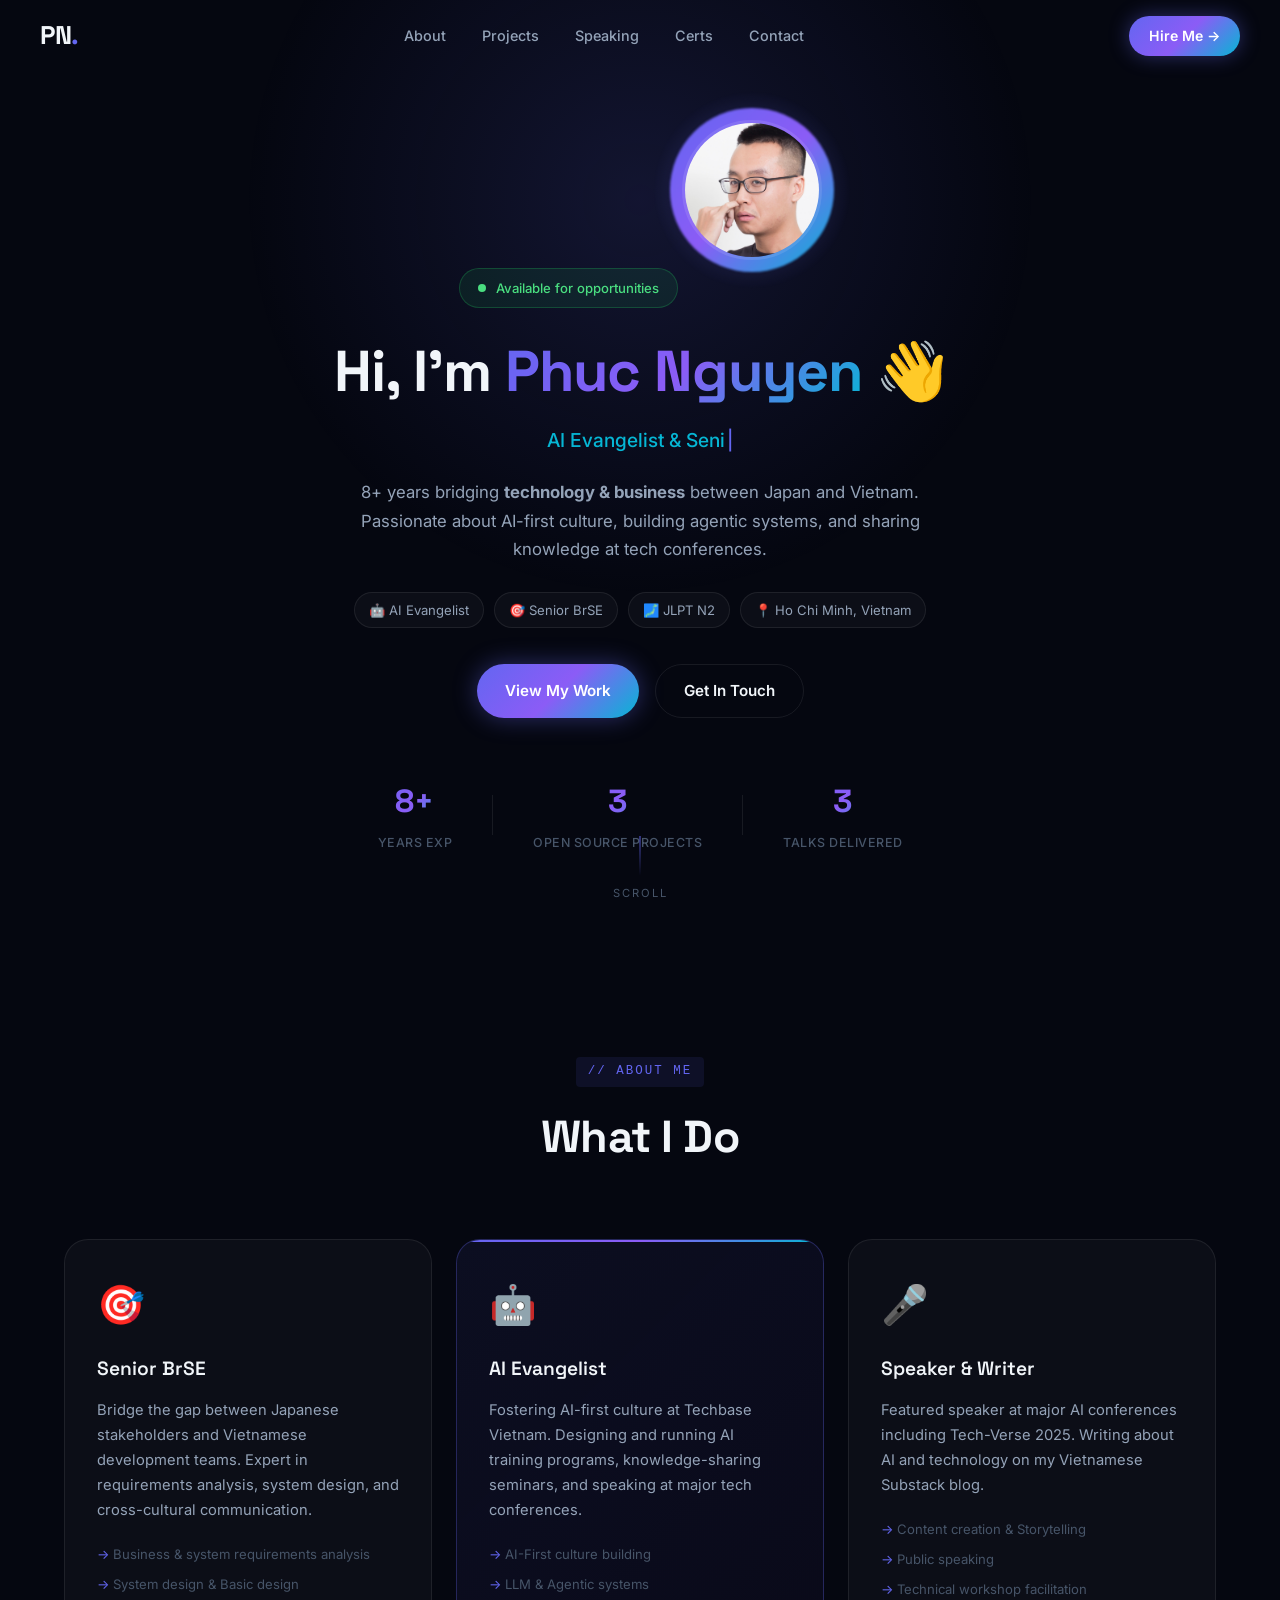
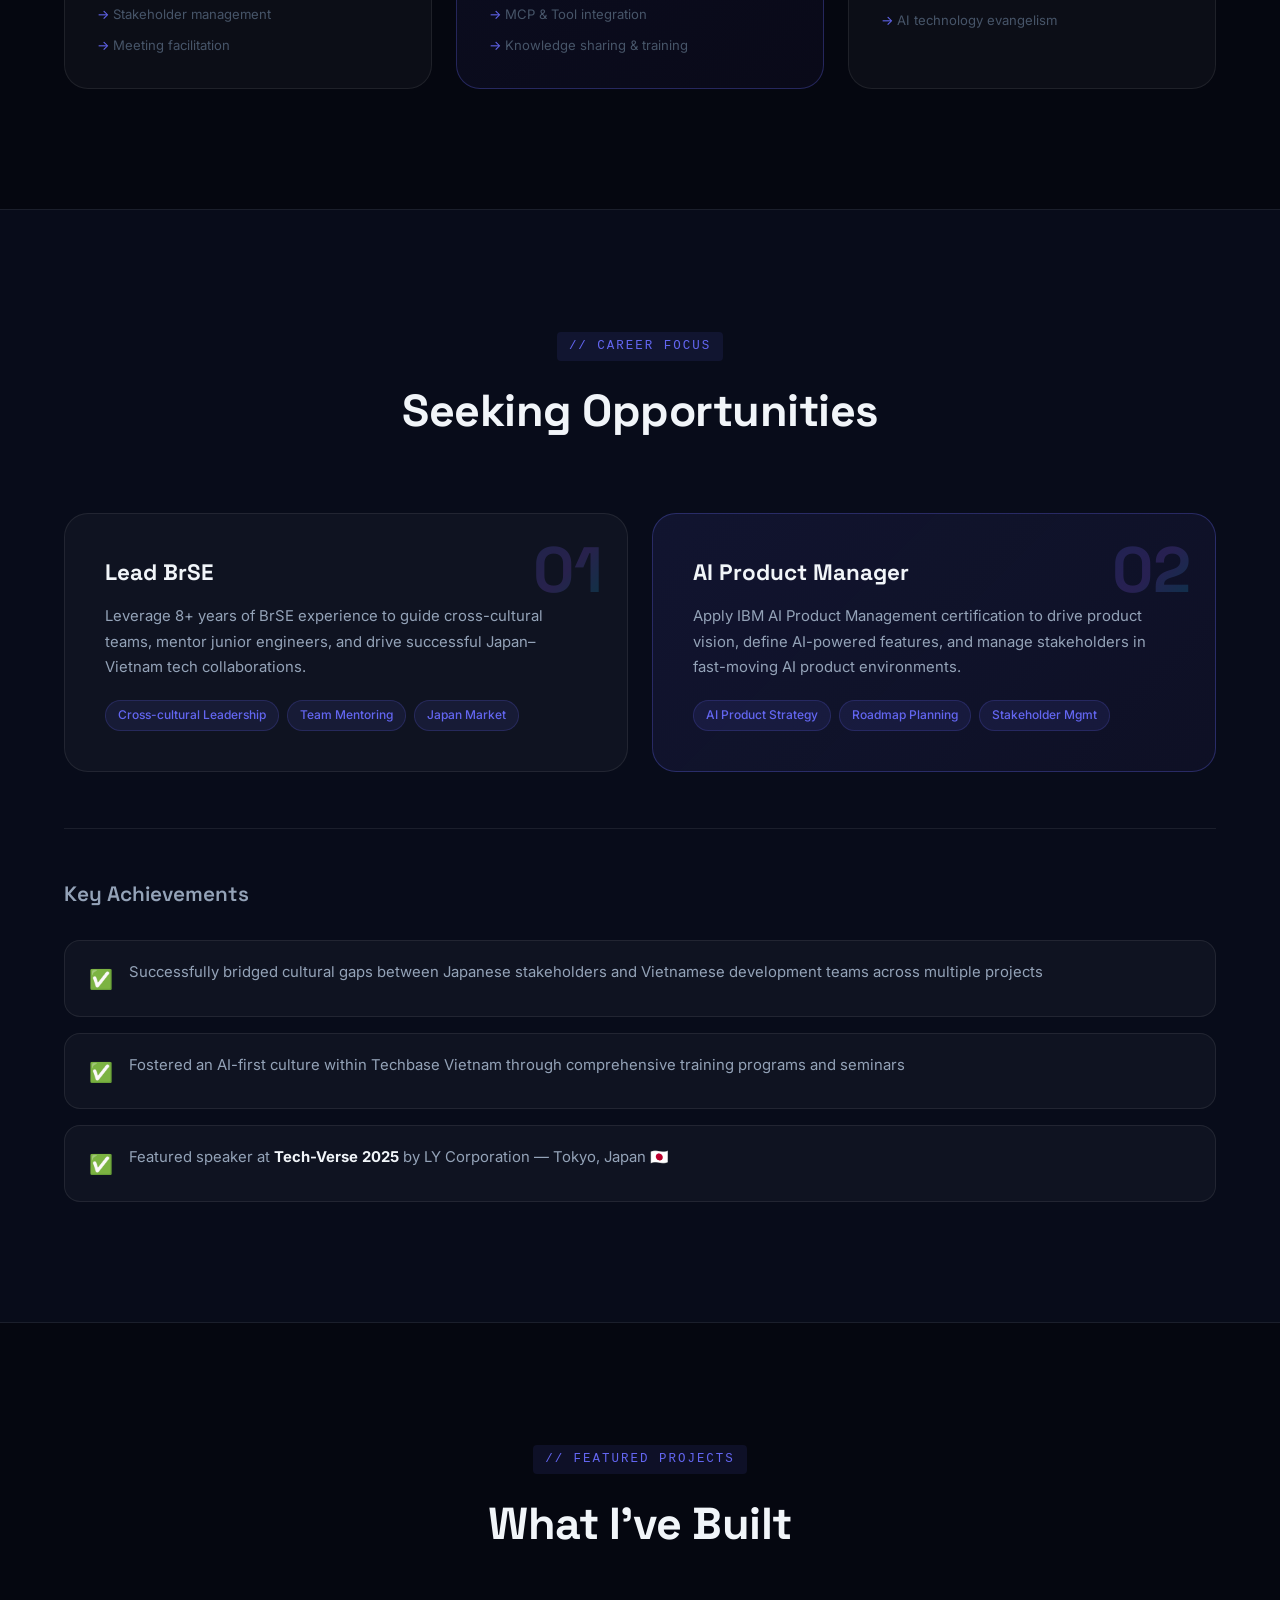
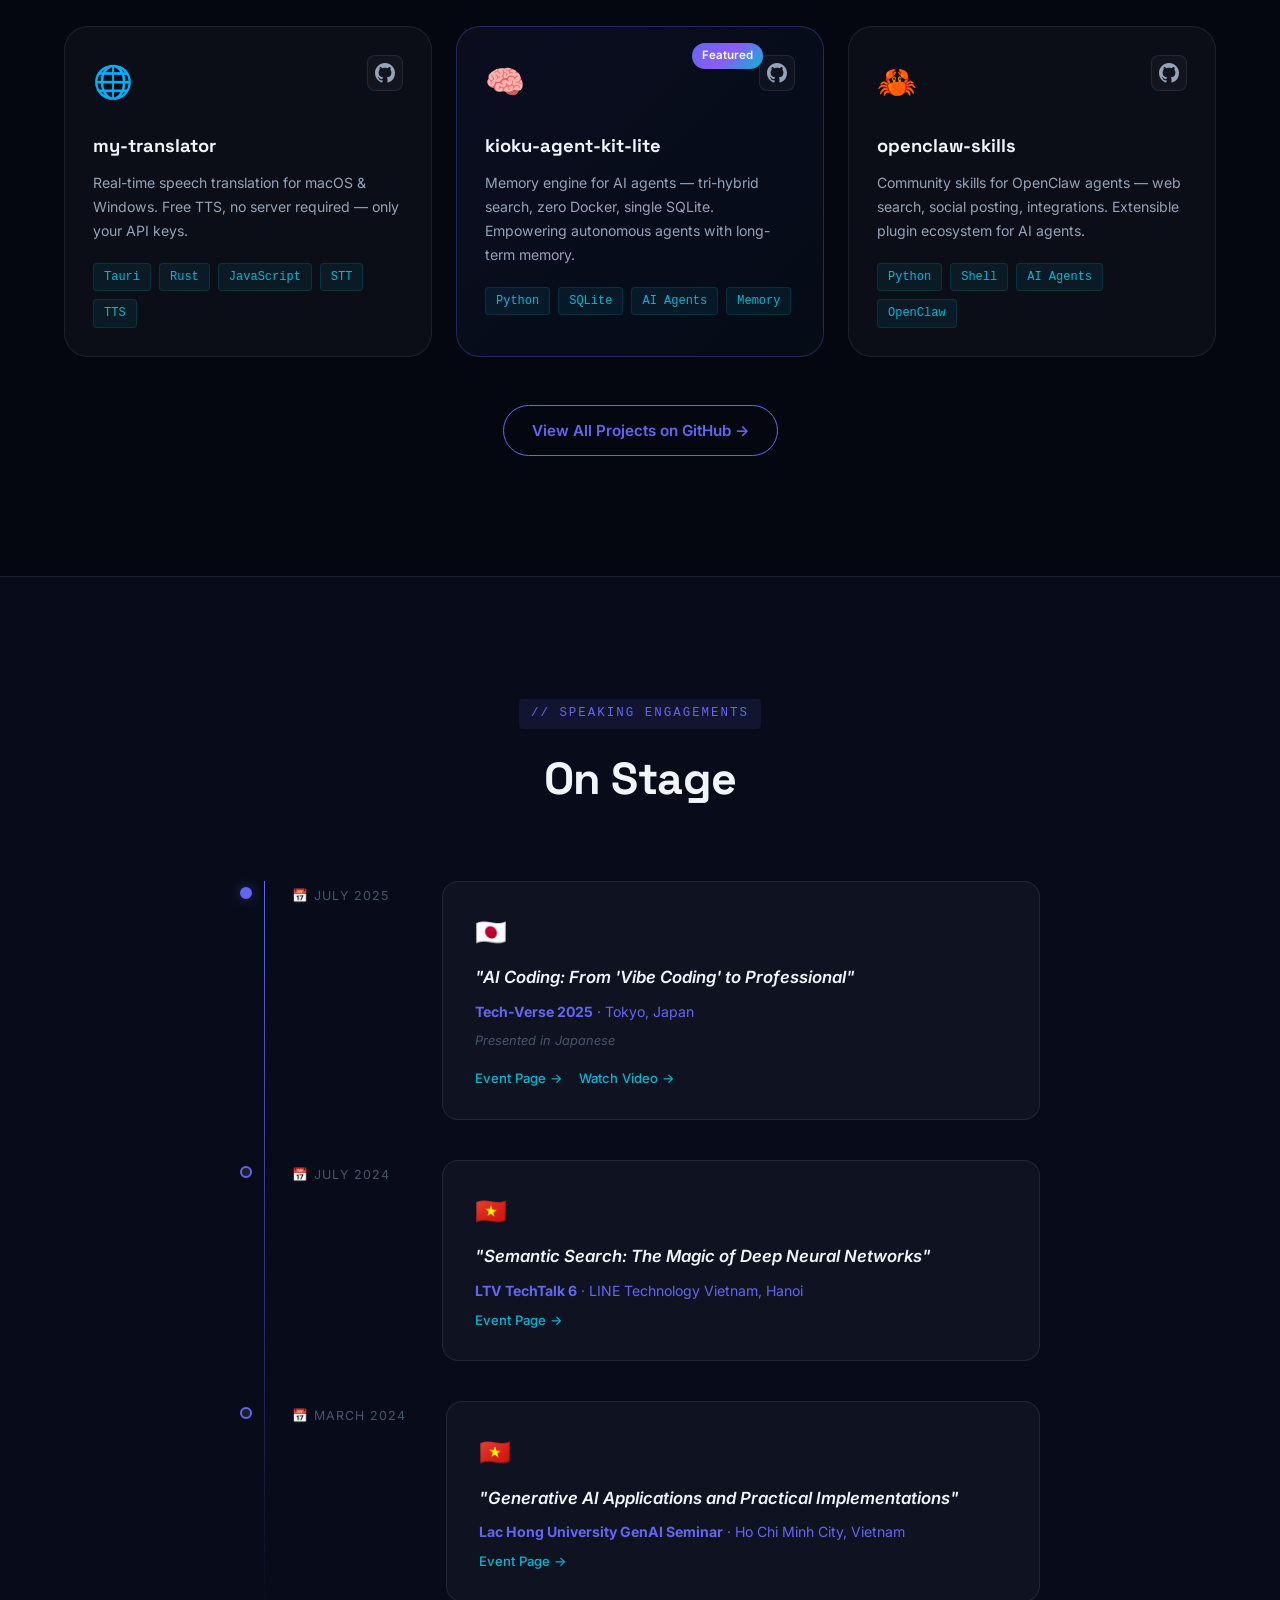
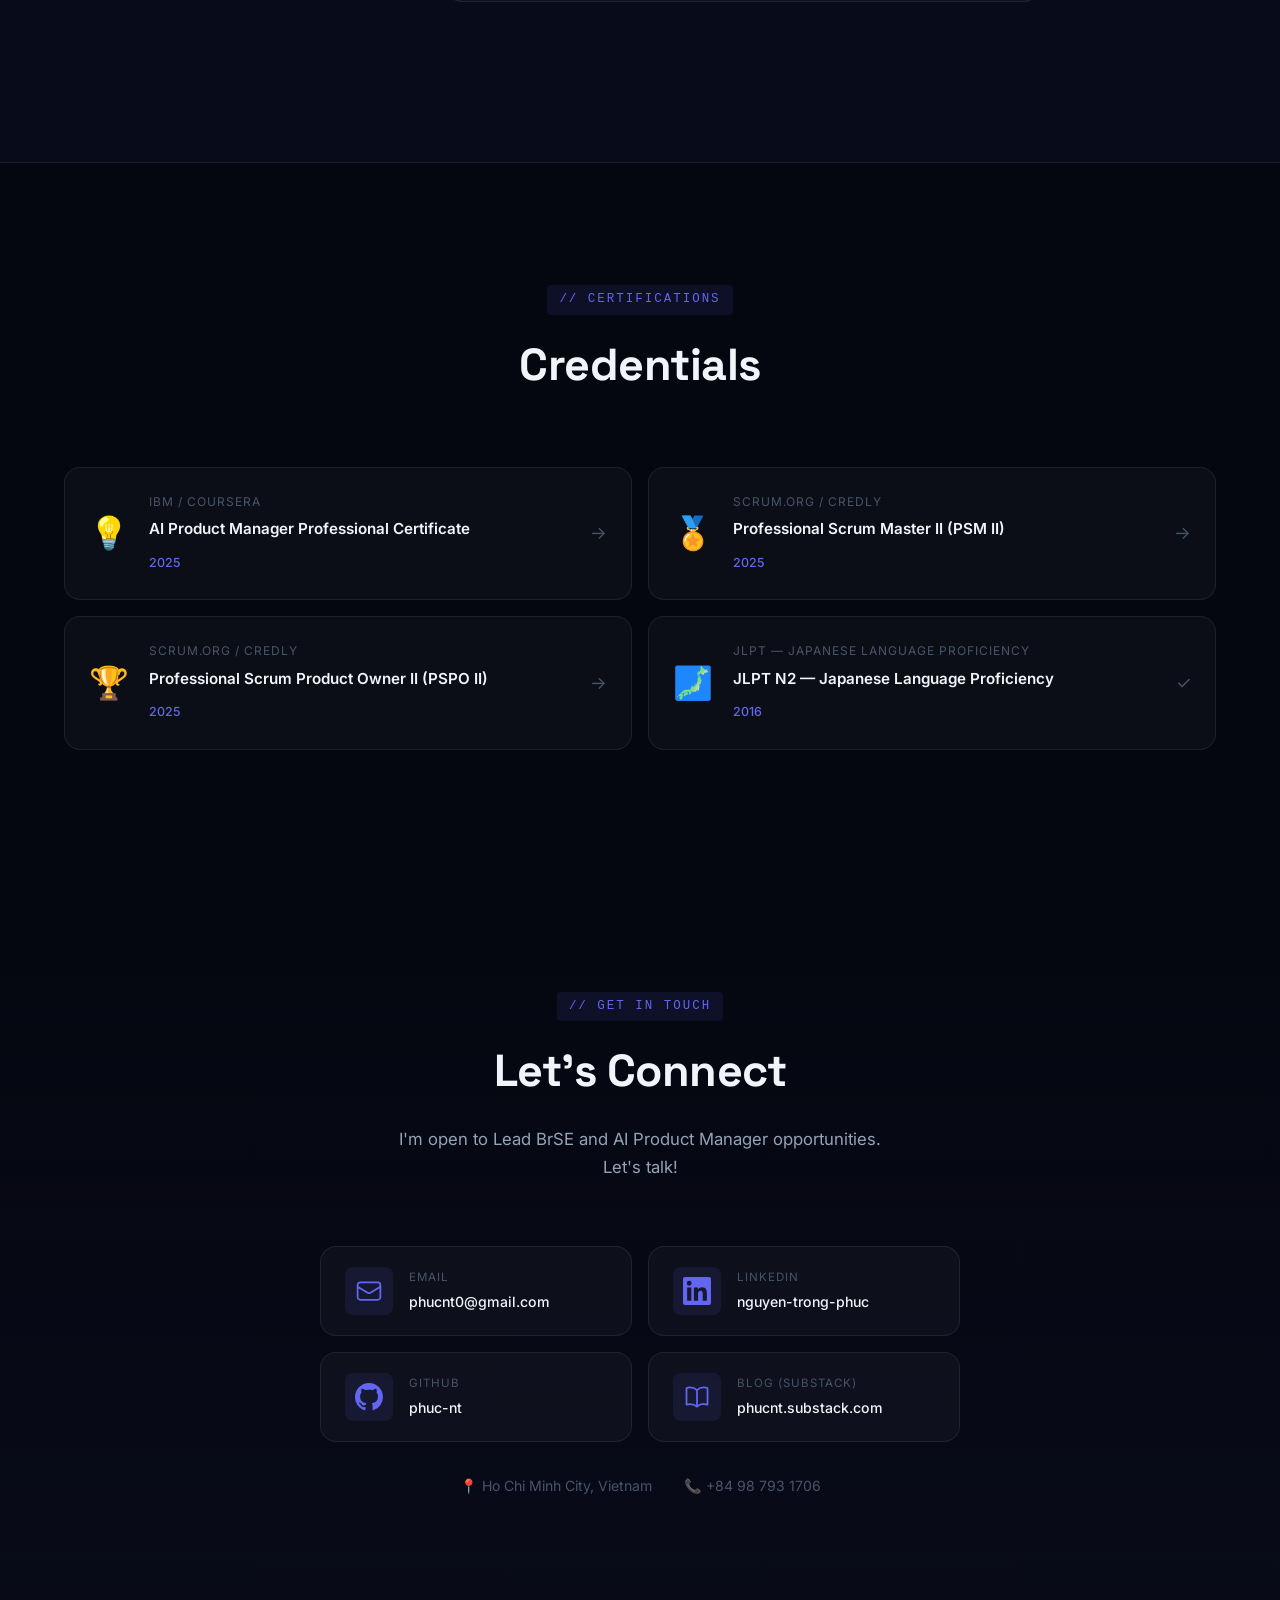
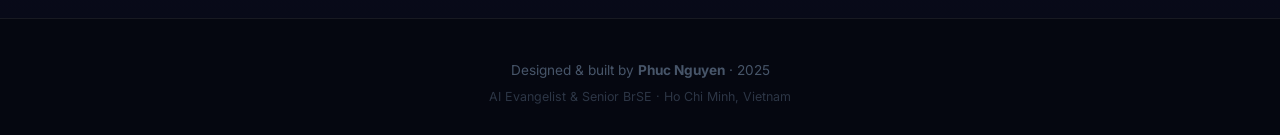
==== commit 04060b33: "fix: correct Lac Hong University event link" ====
--- a/index.html
+++ b/index.html
@@ -294,7 +294,7 @@
             <h3>"Generative AI Applications and Practical Implementations"</h3>
             <p class="talk-event"><strong>Lac Hong University GenAI Seminar</strong> · Ho Chi Minh City, Vietnam</p>
             <div class="talk-links">
-              <a href="https://www.facebook.com/cnttlhu/posts/pfbid02BUsH9zeyHruyJVXetL8JwcJgLQJDd1CG9eSMaTdC2pLu8BouFQoVHfuQuSF2C9Ul" target="_blank" class="talk-link">Event Page →</a>
+              <a href="https://www.facebook.com/cnttlhu/posts/pfbid02BUsH9zeyHruyJVXetL8JwcJgLQJDd1CG9eSMaTdC2pLu8BoufQoVVHfuQuSF2C9Ul" target="_blank" class="talk-link">Event Page →</a>
             </div>
           </div>
         </div>
